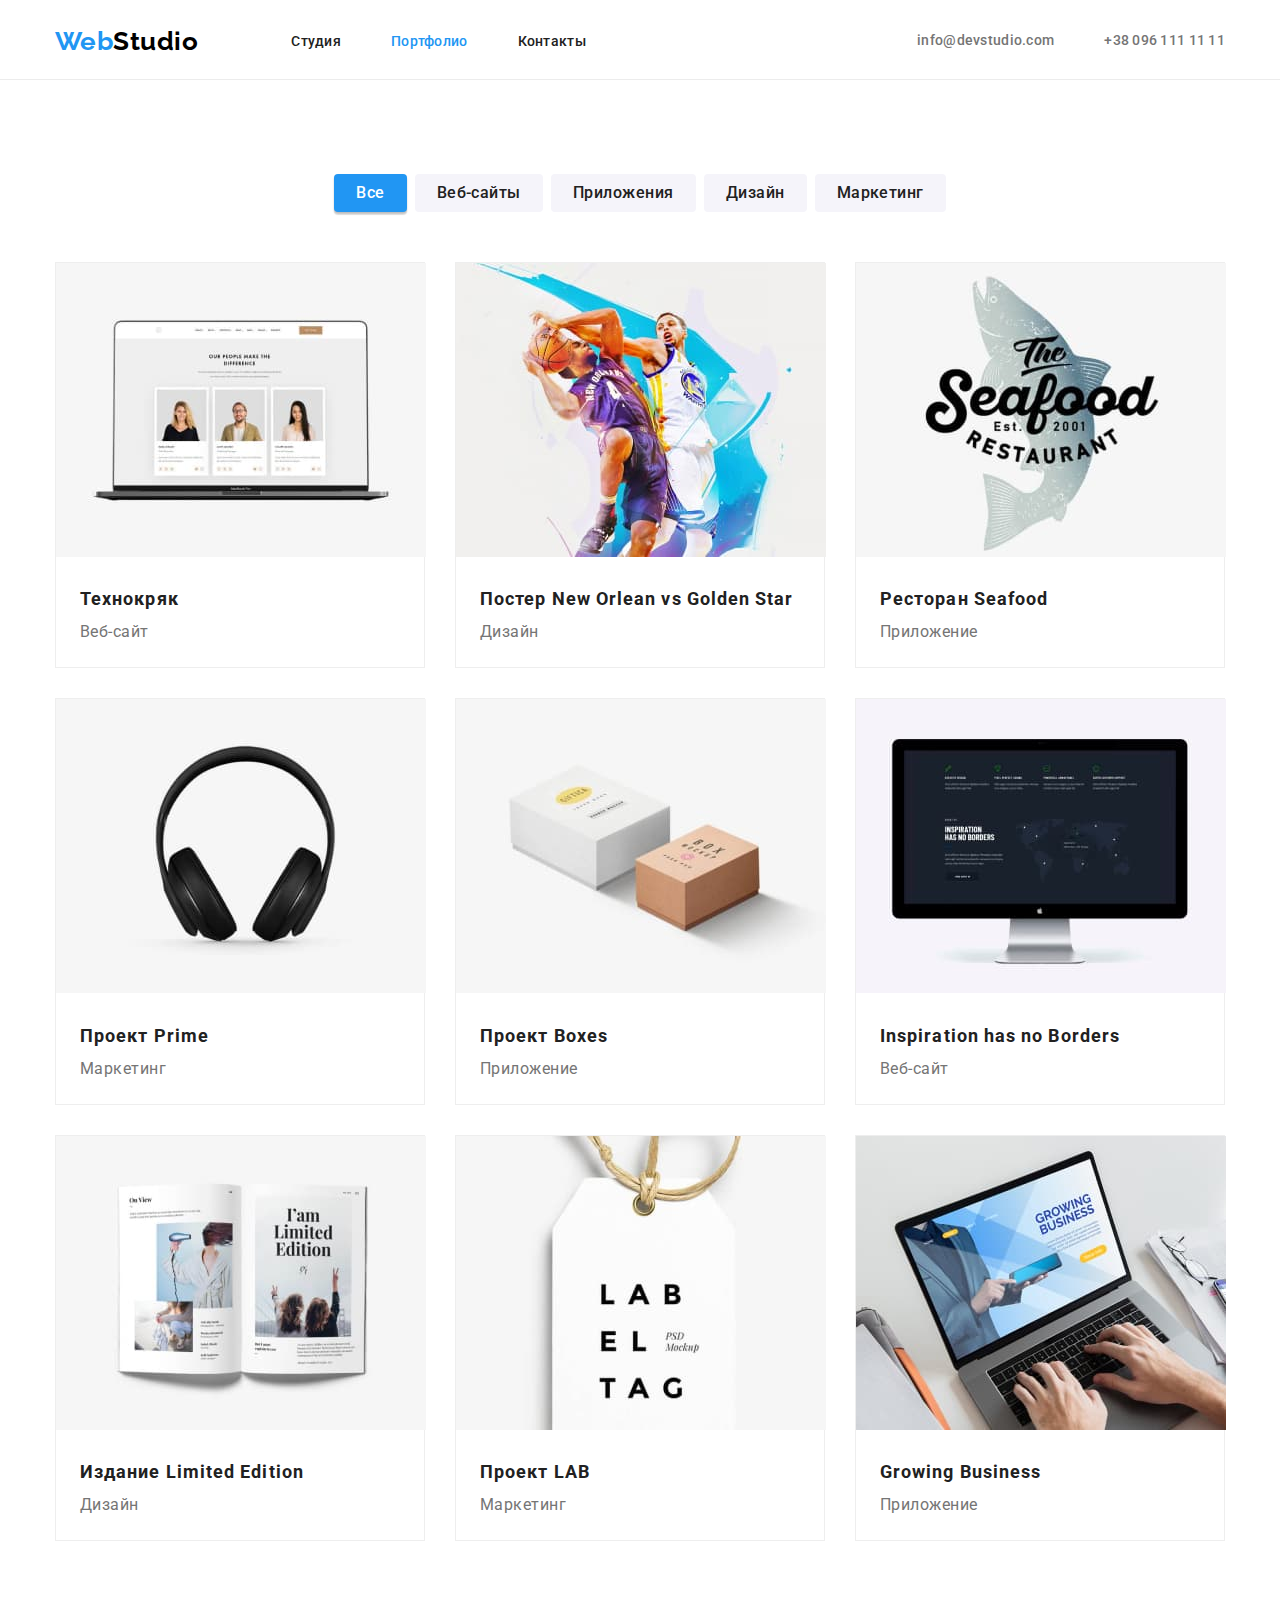
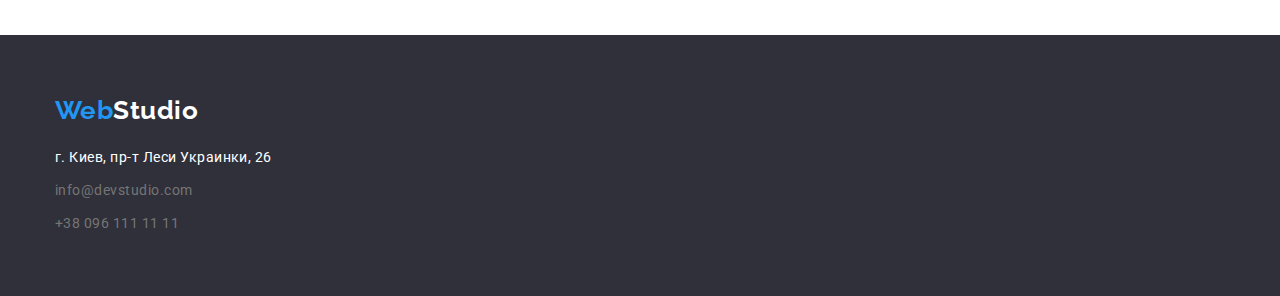
==== portfolio.html @ 86731f38 "Initial commit" ====
<!DOCTYPE html>
<html lang="ru">
  <head>
    <meta charset="UTF-8" />
    <meta name="viewport" content="width=device-width, initial-scale=1.0" />
    <title>Портфолио</title>
    <link
      rel="stylesheet"
      href="https://cdnjs.cloudflare.com/ajax/libs/modern-normalize/1.0.0/modern-normalize.min.css"
    />
    <link
      href="https://fonts.googleapis.com/css2?family=Raleway:wght@700&family=Roboto:wght@300;400;500;700;900&display=swap"
      rel="stylesheet"
    />
    <link rel="stylesheet" href="css/styles.css" />
  </head>

  <body class="portfolio">
    <header class="page-header">
      <div class="container">
        <nav class="page-nav">
          <div class="logo">
            <a class="logo__text" href="./index.html"
              >Web<span class="logo__subtext">Studio</span></a
            >
          </div>

          <ul class="nav">
            <li class="nav__item">
              <a href="./index.html" class="nav__link link">Студия</a>
            </li>
            <li class="nav__item">
              <a
                href="./portfolio.html"
                class="nav__link nav__link--active link"
                >Портфолио</a
              >
            </li>
            <li class="nav__item">
              <a href="#" class="nav__link link">Контакты</a>
            </li>
          </ul>
        </nav>
        <address class="address">
          <ul class="address__list">
            <li class="address__item">
              <a
                href="mailto:info@devstudio.com"
                class="address__email address__link link"
                >info@devstudio.com</a
              >
            </li>
            <li class="address__item">
              <a
                href="tel:+380961111111"
                class="address__phone address__link link"
                >+38 096 111 11 11</a
              >
            </li>
          </ul>
        </address>
      </div>
    </header>

    <main class="content">
      <section class="projects">
        <div class="container">
          <h1 class="text-hidden">Портфолио</h1>
          <ul class="filter">
            <li class="filter__item">
              <button class="filter__button filter__button--active">Все</button>
            </li>
            <li class="filter__item">
              <button class="filter__button">Веб-сайты</button>
            </li>
            <li class="filter__item">
              <button class="filter__button">Приложения</button>
            </li>
            <li class="filter__item">
              <button class="filter__button">Дизайн</button>
            </li>
            <li class="filter__item">
              <button class="filter__button">Маркетинг</button>
            </li>
          </ul>
          <ul class="projects__body">
            <li class="projects__card">
              <img
                src="images/portfolio/portfolio-1.jpg"
                alt="Ноутбук с открытым сайтом"
                class="projects__img"
                width="370"
                height="294"
              />
              <div class="projects__content">
                <h2 class="projects__title">Технокряк</h2>
                <p class="projects__description">Веб-сайт</p>
              </div>
            </li>
            <li class="projects__card">
              <img
                src="images/portfolio/portfolio-2.jpg"
                alt="Два человека играют в баскетбол"
                class="projects__img"
                width="370"
                height="294"
              />
              <div class="projects__content">
                <h2 class="projects__title">
                  Постер New Orlean vs Golden Star
                </h2>
                <p class="projects__description">Дизайн</p>
              </div>
            </li>
            <li class="projects__card">
              <img
                src="images/portfolio/portfolio-3.jpg"
                alt="Логотип ресторана"
                class="projects__img"
                width="370"
                height="294"
              />
              <div class="projects__content">
                <h2 class="projects__title">Ресторан Seafood</h2>
                <p class="projects__description">Приложение</p>
              </div>
            </li>
            <li class="projects__card">
              <img
                src="images/portfolio/portfolio-4.jpg"
                alt="Наушники"
                class="projects__img"
                width="370"
                height="294"
              />
              <div class="projects__content">
                <h2 class="projects__title">Проект Prime</h2>
                <p class="projects__description">Маркетинг</p>
              </div>
            </li>
            <li class="projects__card">
              <img
                src="images/portfolio/portfolio-5.jpg"
                alt="Две коробки"
                class="projects__img"
                width="370"
                height="294"
              />
              <div class="projects__content">
                <h2 class="projects__title">Проект Boxes</h2>
                <p class="projects__description">Приложение</p>
              </div>
            </li>
            <li class="projects__card">
              <img
                src="images/portfolio/portfolio-6.jpg"
                alt="Монитор на котором изображен сайт"
                class="projects__img"
                width="370"
                height="294"
              />
              <div class="projects__content">
                <h2 class="projects__title">Inspiration has no Borders</h2>
                <p class="projects__description">Веб-сайт</p>
              </div>
            </li>
            <li class="projects__card">
              <img
                src="images/portfolio/portfolio-7.jpg"
                alt="Книга в открытом виде"
                class="projects__img"
                width="370"
                height="294"
              />
              <div class="projects__content">
                <h2 class="projects__title">Издание Limited Edition</h2>
                <p class="projects__description">Дизайн</p>
              </div>
            </li>
            <li class="projects__card">
              <img
                src="images/portfolio/portfolio-8.jpg"
                alt="Логотип в виде бирки"
                class="projects__img"
                width="370"
                height="294"
              />
              <div class="projects__content">
                <h2 class="projects__title">Проект LAB</h2>
                <p class="projects__description">Маркетинг</p>
              </div>
            </li>
            <li class="projects__card">
              <img
                src="images/portfolio/portfolio-9.jpg"
                alt="Человек работает за ноутбуком"
                class="projects__img"
                width="370"
                height="294"
              />
              <div class="projects__content">
                <h2 class="projects__title">Growing Business</h2>
                <p class="projects__description">Приложение</p>
              </div>
            </li>
          </ul>
        </div>
      </section>
    </main>

    <footer class="page-footer">
      <div class="container">
        <div class="logo">
          <a class="logo__text" href="./index.html"
            >Web<span class="logo__subtext logo__subtext-white">Studio</span></a
          >
        </div>

        <address class="address">
          <ul class="address__list">
            <li class="address__item">
              <a href="" class="address__sity address__link link"
                >г. Киев, пр-т Леси Украинки, 26</a
              >
            </li>
            <li class="address__item">
              <a
                href="mailto:info@devstudio.com"
                class="address__email address__link link"
                >info@devstudio.com</a
              >
            </li>
            <li class="address__item">
              <a
                href="tel:+380961111111"
                class="address__phone address__link link"
                >+38 096 111 11 11</a
              >
            </li>
          </ul>
        </address>
      </div>
    </footer>
  </body>
</html>
---- css/styles.css ----
a {
  text-decoration: none;
}
ul,
li {
  list-style-type: none;
  margin: 0;
  padding: 0;
}
address {
  font-style: inherit;
}
h1,
h2,
h3,
p {
  margin: 0;
}

:root {
  --main-text-color: #212121;
  --secondary-text-color: #757575;
  --accent-color: #2196f3;

  --white-color: #ffffff;
  --gray-color: #f5f4fa;
  --black-color: #000000;

  --footer-background-color: #2f303a;
}

body {
  color: var(--main-text-color);
  background-color: var(--white-color);

  font-weight: 500;
  font-size: 16px;
  font-family: 'Roboto', sans-serif;
  font-style: normal;
  letter-spacing: 0.03em;
}
.container {
  max-width: 1200px; /* 1170px + padding 30px*/
  margin: 0 auto;
  padding: 0 15px;
}
/* Скрыть текст */
.text-hidden {
  position: absolute;

  text-indent: 100%;
  white-space: nowrap;
  overflow: hidden;
}
/* Header */
.page-header {
  height: 80px;
}
.page-header > .container {
  display: flex;
  align-items: center;
}

.page-nav {
  display: flex;
  align-items: center;
}
/* Логотип */
.page-header .logo {
  margin-right: 93px;
}
.logo__text {
  color: var(--accent-color);

  font-family: 'Raleway', sans-serif;
  font-size: 26px;
  font-weight: 700;
  line-height: 1.2;
}
.logo__subtext {
  color: var(--black-color);
}

/* Главная навигация */
.nav {
  display: flex;
  margin: 32px 0;
}
.nav__item + .nav__item {
  margin-left: 50px;
}
.nav__link {
  color: var(--main-text-color);

  font-weight: 500;
  font-size: 14px;
  line-height: 1.14;
  letter-spacing: 0.02em;
}
.nav__link--active,
.link:hover,
.link:focus {
  color: var(--accent-color);
}
.address {
  margin-left: auto;
}

.page-header .address__list {
  display: flex;
  align-items: center;

  font-size: 14px;
  line-height: 1.14;
  letter-spacing: 0.02em;
}

.address__link {
  color: var(--secondary-text-color);
}
.page-header .address__item + .address__item {
  margin-left: 50px;
}

/* main block */
.main-block {
  text-align: center;
  background: var(--footer-background-color);
  padding: 200px 0px;
  /* height: 600px; */
}
.main-block__text {
  color: var(--white-color);
  font-weight: 900;
  font-size: 44px;
  line-height: 1.36;
  text-align: center;
  letter-spacing: 0.06em;
  text-transform: uppercase;
}
.main-block__button {
  padding: 10px 32px;
  margin-top: 30px;
}
.btn {
  color: var(--white-color);
  font-weight: 700;
  line-height: 1.9;
  letter-spacing: 0.06em;

  cursor: pointer;

  border: none;
  border-radius: 4px;
}
.btn-primary {
  background: var(--accent-color);
}

/* feature block */
.feature-block {
  padding: 94px 0px;
}
.feature-block__list {
  display: flex;
}
.feature-block__card + .feature-block__card {
  margin-left: 30px;
}
.feature-block__title {
  margin-bottom: 10px;

  font-weight: 700;
  font-size: 14px;
  line-height: 1.14;
  text-transform: uppercase;
}
.feature-block__text {
  color: var(--secondary-text-color);

  font-size: 14px;
  line-height: 1.71;
  font-weight: 400;
}

/* Style for block-title */
.block-title {
  font-weight: 700;
  font-size: 36px;
  line-height: 1.16;
  text-align: center;
}

/* Preview block */
.preview {
  padding-bottom: 94px;
}
.preview__title {
  margin-bottom: 50px;
}
.preview__body {
  display: flex;
}
.preview__box + .preview__box {
  margin-left: 30px;
}

/* team-block */
.team {
  background-color: var(--gray-color);
  padding: 94px 0;
}
.team__title {
  margin-bottom: 50px;
}
.team__body {
  display: flex;
}
.team__card + .team__card {
  margin-left: 30px;
}
.team__card {
  text-align: center;
  background-color: var(--white-color);
}

.team__about {
  padding: 30px 0;
  text-align: center;
}
.team__name {
  margin-bottom: 10px;

  font-weight: 500;
  font-size: 16px;
  line-height: 1.18;
  text-align: center;
}
.team__job {
  color: #757575;
  font-weight: 400;
  font-size: 16px;
  line-height: 1.18;
}

/* page-footer */
.page-footer {
  background-color: var(--footer-background-color);
  padding: 60px 0;
}
.page-footer .logo {
  margin-bottom: 20px;
}
.logo__subtext-white {
  color: var(--white-color);
}
.page-footer .address__list {
  font-weight: 400;
  font-size: 14px;
  line-height: 1.71;
}
.page-footer .address__item + .address__item {
  margin-top: 9px;
}
.address__sity {
  color: var(--white-color);
}

/* ============ Portfolio.html ============*/

.portfolio .page-header {
  border-bottom: 1px solid #ececec;
}

.projects {
  padding: 94px 0;
}

.filter {
  display: flex;
  justify-content: center;
  margin-bottom: 50px;
}
.filter__item + .filter__item {
  margin-left: 8px;
}
.filter__button {
  background: var(--gray-color);
  color: var(--main-text-color);
  border: none;

  font-weight: 500;
  letter-spacing: 0.03em;
  padding: 6px 22px;
  line-height: 1.62;
  border-radius: 4px;
}

.filter__button--active,
.filter__button:hover,
.filter__button:focus {
  background: var(--accent-color);
  color: var(--white-color);
  box-shadow: 0px 3px 1px rgba(0, 0, 0, 0.1), 0px 1px 2px rgba(0, 0, 0, 0.08),
    0px 2px 2px rgba(0, 0, 0, 0.12);
  outline: none;
}
.projects__body {
  display: flex;
  flex-wrap: wrap;
}

.projects__card {
  background: #ffffff;
  border: 1px solid #eeeeee;
  width: calc((100% - 60px) / 3);
}
.projects__card:not(:nth-child(3n)) {
  margin-right: 30px;
}
.projects__card:not(:nth-last-child(-n + 3)) {
  margin-bottom: 30px;
}

.projects__content {
  padding: 20px 24px;
}
.projects__title {
  font-weight: 700;
  font-size: 18px;
  line-height: 2;
  letter-spacing: 0.06em;
}
.projects__description {
  font-weight: 400;
  line-height: 1.87;

  color: var(--secondary-text-color);
}
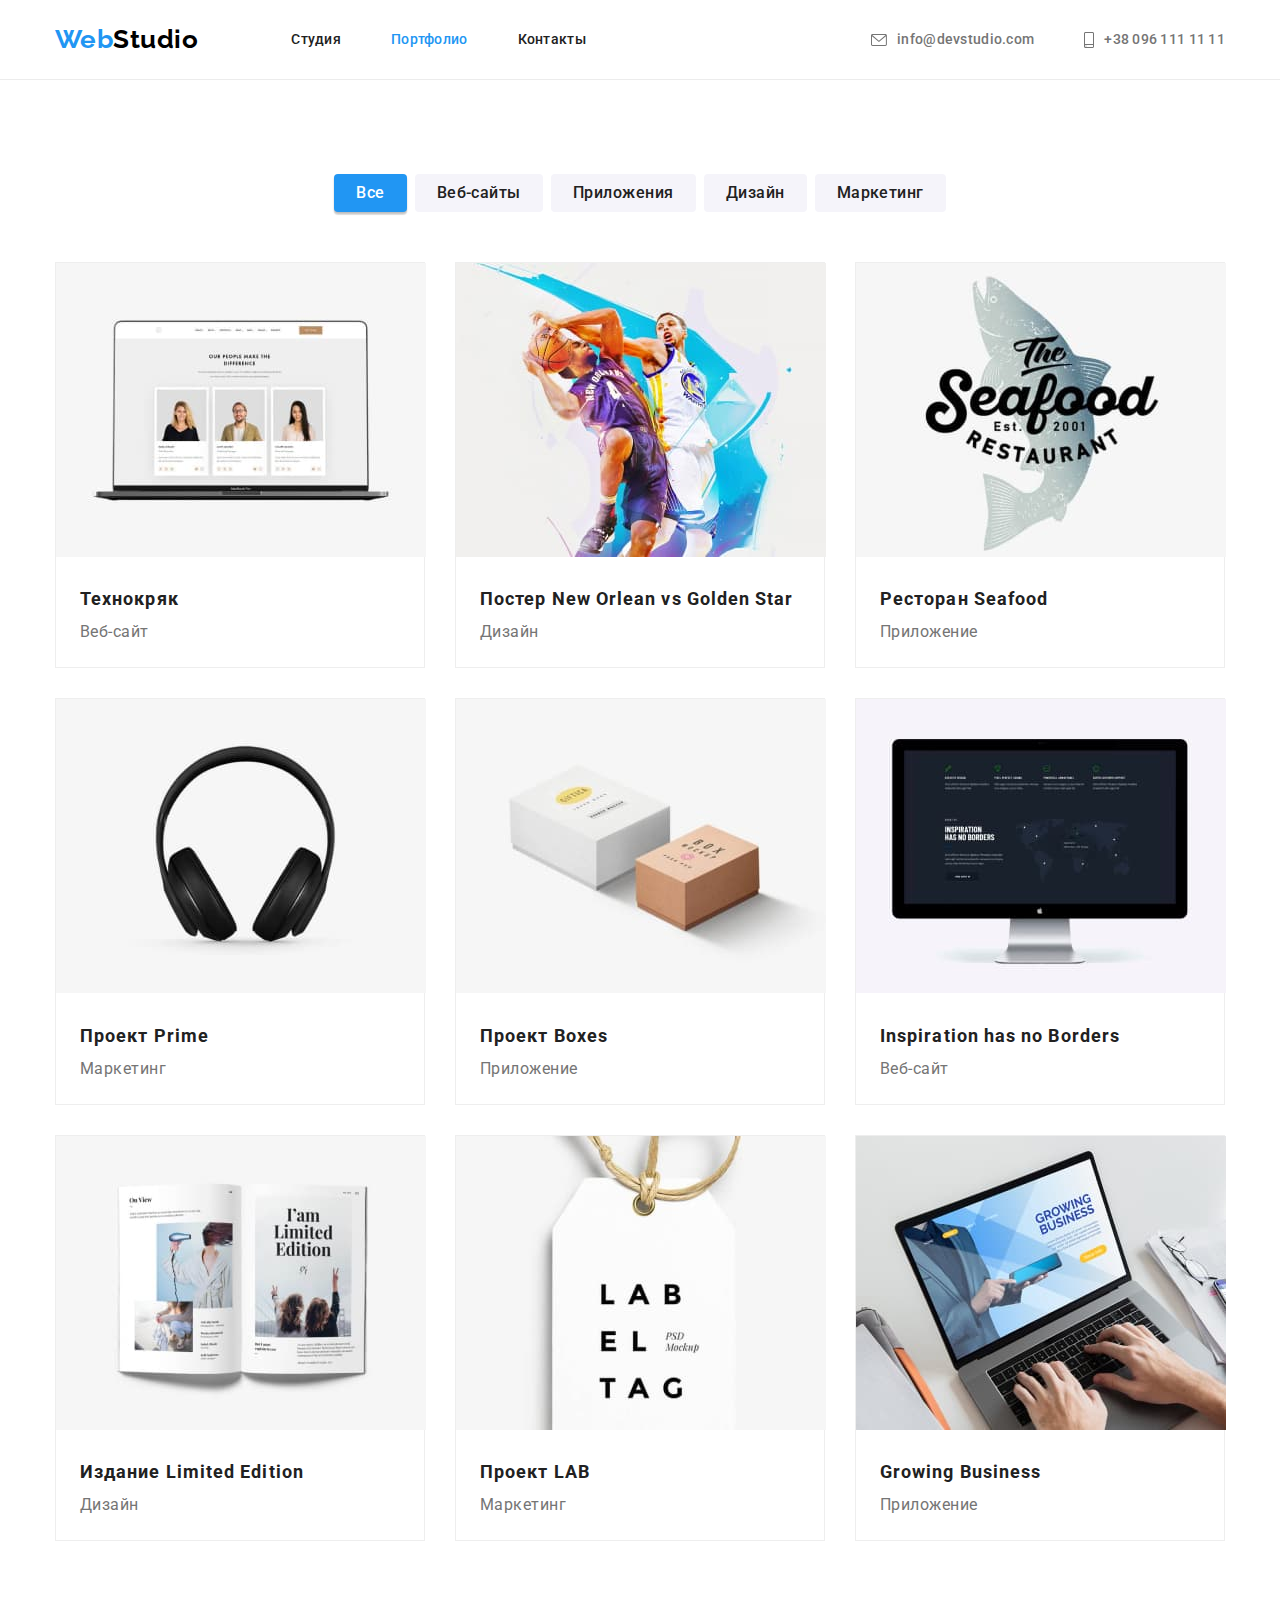
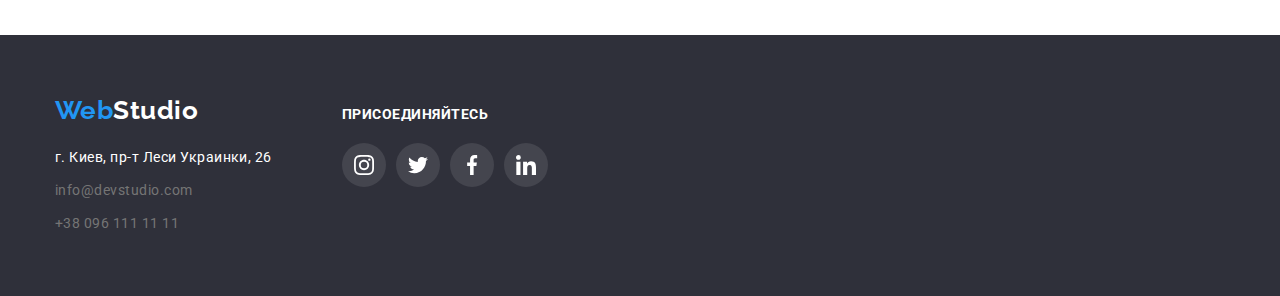
==== commit 7fc91468: "Update portfolio.html" ====
--- a/portfolio.html
+++ b/portfolio.html
@@ -30,9 +30,7 @@
               <a href="./index.html" class="nav__link link">Студия</a>
             </li>
             <li class="nav__item">
-              <a
-                href="./portfolio.html"
-                class="nav__link nav__link--active link"
+              <a href="./portfolio.html" class="nav__link nav__link--active link"
                 >Портфолио</a
               >
             </li>
@@ -47,14 +45,19 @@
               <a
                 href="mailto:info@devstudio.com"
                 class="address__email address__link link"
-                >info@devstudio.com</a
+              >
+                <svg class="icon address__icon" width="16" height="12">
+                  <use href="./images/svg/sprite.svg#icon-mail"></use>
+                </svg>
+                info@devstudio.com</a
               >
             </li>
             <li class="address__item">
-              <a
-                href="tel:+380961111111"
-                class="address__phone address__link link"
-                >+38 096 111 11 11</a
+              <a href="tel:+380961111111" class="address__phone address__link link">
+                <svg class="icon address__icon" width="10" height="16">
+                  <use href="./images/svg/sprite.svg#icon-smartphone"></use>
+                </svg>
+                +38 096 111 11 11</a
               >
             </li>
           </ul>
@@ -106,9 +109,7 @@
                 height="294"
               />
               <div class="projects__content">
-                <h2 class="projects__title">
-                  Постер New Orlean vs Golden Star
-                </h2>
+                <h2 class="projects__title">Постер New Orlean vs Golden Star</h2>
                 <p class="projects__description">Дизайн</p>
               </div>
             </li>
@@ -210,35 +211,70 @@
 
     <footer class="page-footer">
       <div class="container">
-        <div class="logo">
-          <a class="logo__text" href="./index.html"
-            >Web<span class="logo__subtext logo__subtext-white">Studio</span></a
-          >
+        <div class="page-footer__nav">
+          <div class="logo">
+            <a class="logo__text" href="./index.html"
+              >Web<span class="logo__subtext logo__subtext-white">Studio</span></a
+            >
+          </div>
+
+          <address class="address">
+            <ul class="address__list">
+              <li class="address__item">
+                <a href="" class="address__sity address__link link"
+                  >г. Киев, пр-т Леси Украинки, 26</a
+                >
+              </li>
+              <li class="address__item">
+                <a
+                  href="mailto:info@devstudio.com"
+                  class="address__email address__link link"
+                  >info@devstudio.com</a
+                >
+              </li>
+              <li class="address__item">
+                <a href="tel:+380961111111" class="address__phone address__link link"
+                  >+38 096 111 11 11</a
+                >
+              </li>
+            </ul>
+          </address>
         </div>
-
-        <address class="address">
-          <ul class="address__list">
-            <li class="address__item">
-              <a href="" class="address__sity address__link link"
-                >г. Киев, пр-т Леси Украинки, 26</a
-              >
-            </li>
-            <li class="address__item">
-              <a
-                href="mailto:info@devstudio.com"
-                class="address__email address__link link"
-                >info@devstudio.com</a
-              >
-            </li>
-            <li class="address__item">
-              <a
-                href="tel:+380961111111"
-                class="address__phone address__link link"
-                >+38 096 111 11 11</a
-              >
-            </li>
-          </ul>
-        </address>
+        <div class="footer__join join">
+          <h2 class="join__title">Присоединяйтесь</h2>
+          <div class="contact">
+            <ul class="contact__list">
+              <li class="contact__item">
+                <a href="" class="contact__link">
+                  <svg class="icon contact__icon">
+                    <use href="./images/svg/sprite.svg#icon-instagram"></use>
+                  </svg>
+                </a>
+              </li>
+              <li class="contact__item">
+                <a href="" class="contact__link">
+                  <svg class="icon contact__icon">
+                    <use href="./images/svg/sprite.svg#icon-twitter"></use>
+                  </svg>
+                </a>
+              </li>
+              <li class="contact__item">
+                <a href="" class="contact__link">
+                  <svg class="icon contact__icon">
+                    <use href="./images/svg/sprite.svg#icon-facebook"></use>
+                  </svg>
+                </a>
+              </li>
+              <li class="contact__item">
+                <a href="" class="contact__link">
+                  <svg class="icon contact__icon">
+                    <use href="./images/svg/sprite.svg#icon-linkedin"></use>
+                  </svg>
+                </a>
+              </li>
+            </ul>
+          </div>
+        </div>
       </div>
     </footer>
   </body>
--- a/css/styles.css
+++ b/css/styles.css
@@ -25,6 +25,9 @@
   --white-color: #ffffff;
   --gray-color: #f5f4fa;
   --black-color: #000000;
+  --icon-color: #afb1b8;
+
+  --main-block-background: #c4c4c4;
 
   --footer-background-color: #2f303a;
 }
@@ -102,6 +105,10 @@
 .link:focus {
   color: var(--accent-color);
 }
+.link {
+  display: flex;
+  align-items: center;
+}
 .address {
   margin-left: auto;
 }
@@ -124,10 +131,33 @@
 
 /* main block */
 .main-block {
-  text-align: center;
-  background: var(--footer-background-color);
-  padding: 200px 0px;
-  /* height: 600px; */
+  width: 1600px;
+  min-height: 600px;
+
+  padding: 50px 0px;
+  margin: 0 auto;
+  display: flex;
+  align-items: center;
+  text-align: center;
+
+  background-color: var(--main-block-background);
+  background-image: linear-gradient(
+      to right,
+      rgba(47, 48, 58, 0.4),
+      rgba(47, 48, 58, 0.4)
+    ),
+    url('../images/bg-img.jpg');
+  /* background-image: linear-gradient(
+      to right,
+      var(--main-block-gradient),
+      var(--main-block-gradient)
+    ),
+    url('../images/bg-img.jpg'); */
+  /* Валидатор ругается на использование перменных внутри linear-gradient 😢 
+  По этому и записал цвет градиента без переменных*/
+  background-repeat: no-repeat;
+  background-size: cover;
+  background-position: center center;
 }
 .main-block__text {
   color: var(--white-color);
@@ -164,6 +194,24 @@
 .feature-block__list {
   display: flex;
 }
+
+.feature-block__icon {
+  display: flex;
+  justify-content: center;
+  align-items: center;
+
+  width: 270px;
+  height: 120px;
+  margin-bottom: 30px;
+
+  background-color: var(--gray-color);
+  border-radius: 4px;
+}
+/* .feature-block__icon--antenna {
+  width: 65px;
+  height: 70px;
+} */
+
 .feature-block__card + .feature-block__card {
   margin-left: 30px;
 }
@@ -222,10 +270,13 @@
 .team__card {
   text-align: center;
   background-color: var(--white-color);
+  box-shadow: 0px 1px 3px rgba(0, 0, 0, 0.12), 0px 1px 1px rgba(0, 0, 0, 0.14),
+    0px 2px 1px rgba(0, 0, 0, 0.2);
+  border-radius: 0px 0px 4px 4px;
 }
 
 .team__about {
-  padding: 30px 0;
+  padding-top: 30px;
   text-align: center;
 }
 .team__name {
@@ -242,6 +293,75 @@
   font-size: 16px;
   line-height: 1.18;
 }
+/* Contact  */
+.contact {
+  display: flex;
+  align-items: center;
+  justify-content: center;
+}
+.team .contact {
+  padding-top: 16px;
+  padding-bottom: 30px;
+}
+.contact__list {
+  display: flex;
+}
+.contact__item + .contact__item {
+  margin-left: 10px;
+}
+.contact__link {
+  display: flex;
+  align-items: center;
+  justify-content: center;
+
+  width: 44px;
+  height: 44px;
+
+  color: var(--icon-color);
+}
+.contact__link:hover,
+.contact__link:focus {
+  background-color: var(--accent-color);
+  color: var(--white-color);
+  border-radius: 50%;
+
+  outline: none;
+
+  /* transition: 0.5s; */
+}
+.contact__icon {
+  width: 20px;
+  height: 20px;
+}
+
+/* Clients block */
+.client {
+  padding: 94px 0;
+}
+.client__title {
+  margin-bottom: 50px;
+}
+.client__list {
+  display: flex;
+}
+.client__link {
+  display: flex;
+  justify-content: center;
+  align-items: center;
+  width: 170px;
+  height: 90px;
+  border: 1px solid var(--icon-color);
+  border-radius: 4px;
+  color: var(--icon-color);
+}
+.client__card + .client__card {
+  margin-left: 30px;
+}
+.client__link:hover,
+.client__link:focus {
+  border: 1px solid var(--accent-color);
+  color: var(--accent-color);
+}
 
 /* page-footer */
 .page-footer {
@@ -263,6 +383,29 @@
   margin-top: 9px;
 }
 .address__sity {
+  color: var(--white-color);
+}
+
+.page-footer > .container {
+  display: flex;
+}
+/* Join block in footer */
+.join {
+  margin-left: 70px;
+  margin-top: 12px;
+}
+.join__title {
+  font-size: 14px;
+  line-height: 1.14;
+  text-transform: uppercase;
+  color: var(--white-color);
+  margin-bottom: 20px;
+}
+.join .contact__item {
+  background: rgba(255, 255, 255, 0.1);
+  border-radius: 50%;
+}
+.join .contact__link {
   color: var(--white-color);
 }
 
@@ -294,6 +437,8 @@
   padding: 6px 22px;
   line-height: 1.62;
   border-radius: 4px;
+
+  cursor: pointer;
 }
 
 .filter__button--active,
@@ -311,9 +456,15 @@
 }
 
 .projects__card {
-  background: #ffffff;
+  background: var(--white-color);
   border: 1px solid #eeeeee;
   width: calc((100% - 60px) / 3);
+  cursor: pointer;
+}
+.projects__card:hover,
+.projects__card:focus {
+  box-shadow: 0px 1px 1px rgba(0, 0, 0, 0.12), 0px 4px 4px rgba(0, 0, 0, 0.06),
+    1px 4px 6px rgba(0, 0, 0, 0.16);
 }
 .projects__card:not(:nth-child(3n)) {
   margin-right: 30px;
@@ -337,3 +488,11 @@
 
   color: var(--secondary-text-color);
 }
+/* SVG SPRITE */
+.icon {
+  fill: currentColor;
+}
+
+.address__icon {
+  margin-right: 10px;
+}
